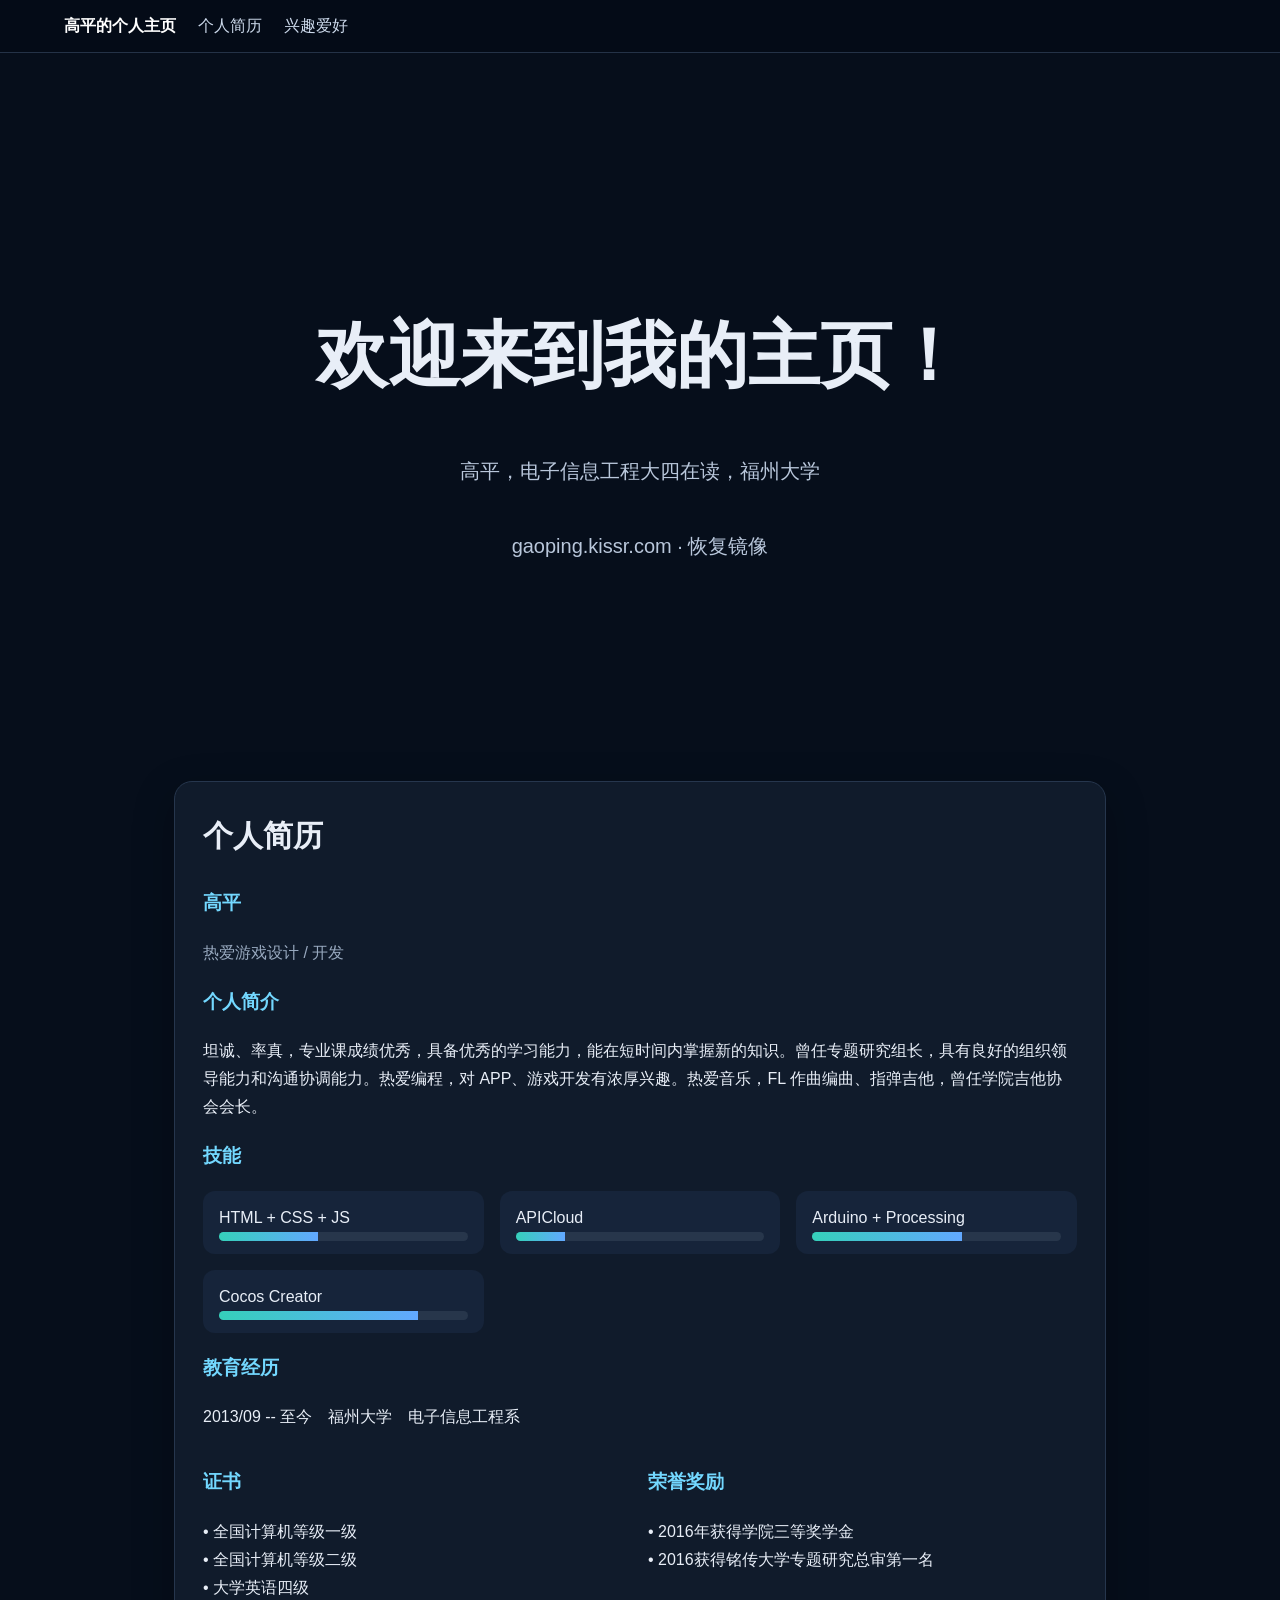
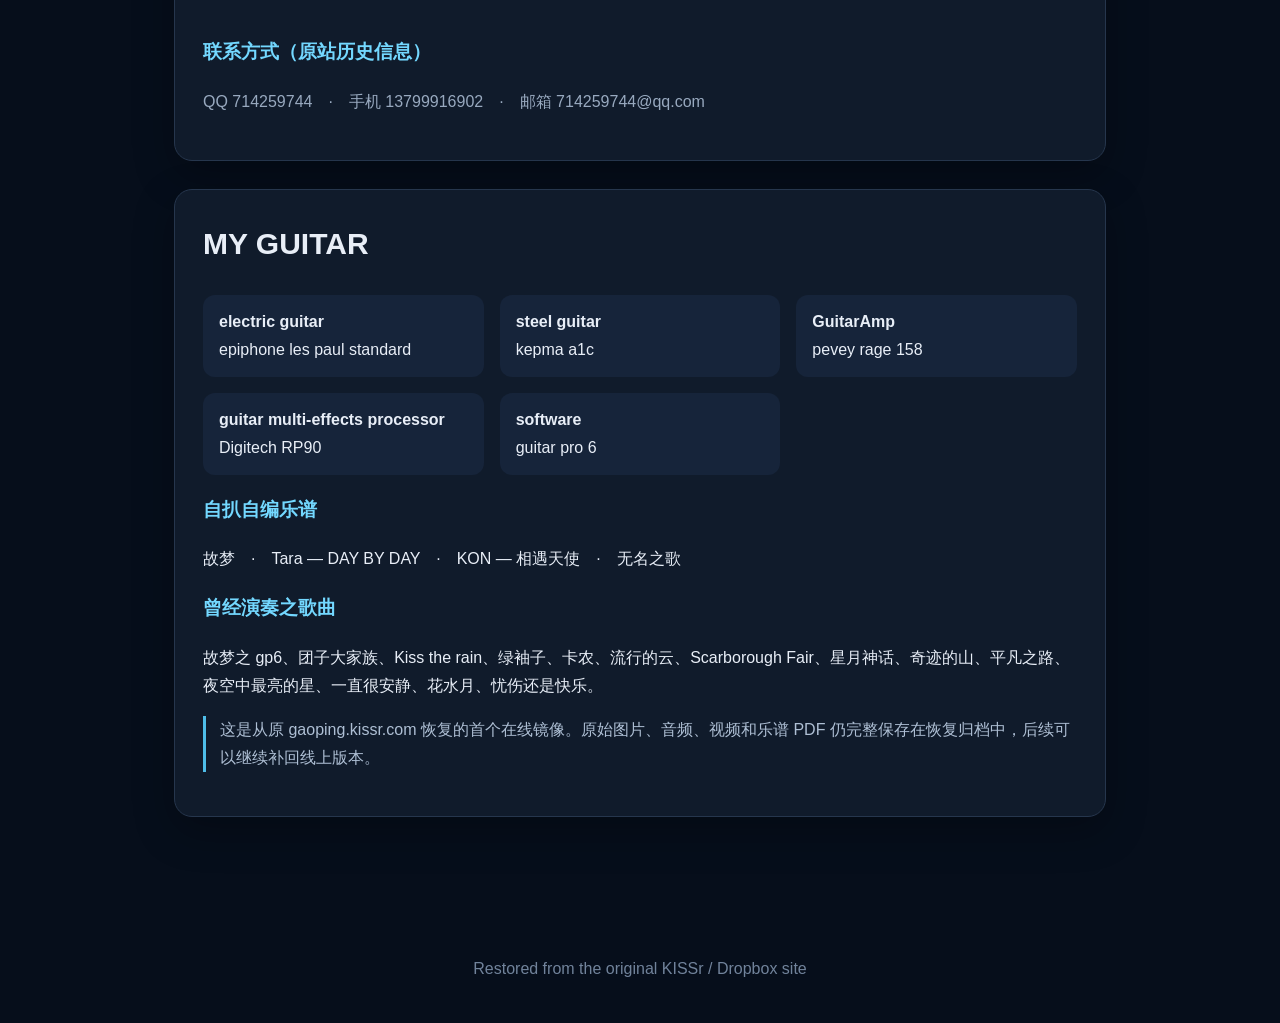
==== index.html @ 450d5647 "Restore gaoping personal website" ====
<!doctype html><html lang="zh-CN"><head><meta charset="utf-8"><meta name="viewport" content="width=device-width,initial-scale=1"><title>高平的个人主页</title><style>*{box-sizing:border-box}html{scroll-behavior:smooth}body{margin:0;background:#060e1b;color:#e8eef7;font:16px/1.75 -apple-system,BlinkMacSystemFont,"Segoe UI","Microsoft YaHei",sans-serif}nav{position:sticky;top:0;z-index:9;background:rgba(5,12,24,.94);border-bottom:1px solid #243247;padding:12px 5%}nav a{color:#cbd8ea;text-decoration:none;margin-right:22px}nav a.brand{font-weight:700;color:#fff}main{max-width:980px;margin:auto;padding:70px 24px}.hero{min-height:70vh;display:flex;flex-direction:column;justify-content:center;text-align:center}.hero h1{font-size:clamp(38px,8vw,72px);margin:0 0 16px}.hero p{font-size:20px;color:#b9c7db}.card{background:#101b2b;border:1px solid #26364d;border-radius:18px;padding:28px;margin:28px 0;box-shadow:0 14px 40px #0004}h2{font-size:30px;margin-top:0}h3{color:#73d8ff}a{color:#67c9ff}.grid{display:grid;grid-template-columns:repeat(auto-fit,minmax(230px,1fr));gap:16px}.tag{padding:13px 16px;background:#16243a;border-radius:12px}.muted{color:#98a9bf}.bar{height:9px;border-radius:9px;background:#27364b;overflow:hidden}.bar i{display:block;height:100%;background:linear-gradient(90deg,#35d0ba,#62a8ff)}footer{text-align:center;color:#71839b;padding:40px}.note{border-left:3px solid #4ebde8;padding-left:14px;color:#aebfd4}</style></head><body><nav><a class="brand" href="#home">高平的个人主页</a><a href="#resume">个人简历</a><a href="#guitar">兴趣爱好</a></nav><main><section id="home" class="hero"><h1>欢迎来到我的主页！</h1><p>高平，电子信息工程大四在读，福州大学</p><p class="muted">gaoping.kissr.com · 恢复镜像</p></section><section id="resume" class="card"><h2>个人简历</h2><h3>高平</h3><p class="muted">热爱游戏设计 / 开发</p><h3>个人简介</h3><p>坦诚、率真，专业课成绩优秀，具备优秀的学习能力，能在短时间内掌握新的知识。曾任专题研究组长，具有良好的组织领导能力和沟通协调能力。热爱编程，对 APP、游戏开发有浓厚兴趣。热爱音乐，FL 作曲编曲、指弹吉他，曾任学院吉他协会会长。</p><h3>技能</h3><div class="grid"><div class="tag">HTML + CSS + JS<div class="bar"><i style="width:40%"></i></div></div><div class="tag">APICloud<div class="bar"><i style="width:20%"></i></div></div><div class="tag">Arduino + Processing<div class="bar"><i style="width:60%"></i></div></div><div class="tag">Cocos Creator<div class="bar"><i style="width:80%"></i></div></div></div><h3>教育经历</h3><p>2013/09 -- 至今　福州大学　电子信息工程系</p><div class="grid"><div><h3>证书</h3><p>• 全国计算机等级一级<br>• 全国计算机等级二级<br>• 大学英语四级</p></div><div><h3>荣誉奖励</h3><p>• 2016年获得学院三等奖学金<br>• 2016获得铭传大学专题研究总审第一名</p></div></div><h3>联系方式（原站历史信息）</h3><p class="muted">QQ 714259744　·　手机 13799916902　·　邮箱 714259744@qq.com</p></section><section id="guitar" class="card"><h2>MY GUITAR</h2><div class="grid"><div class="tag"><b>electric guitar</b><br>epiphone les paul standard</div><div class="tag"><b>steel guitar</b><br>kepma a1c</div><div class="tag"><b>GuitarAmp</b><br>pevey rage 158</div><div class="tag"><b>guitar multi-effects processor</b><br>Digitech RP90</div><div class="tag"><b>software</b><br>guitar pro 6</div></div><h3>自扒自编乐谱</h3><p>故梦　·　Tara — DAY BY DAY　·　KON — 相遇天使　·　无名之歌</p><h3>曾经演奏之歌曲</h3><p>故梦之 gp6、团子大家族、Kiss the rain、绿袖子、卡农、流行的云、Scarborough Fair、星月神话、奇迹的山、平凡之路、夜空中最亮的星、一直很安静、花水月、忧伤还是快乐。</p><p class="note">这是从原 gaoping.kissr.com 恢复的首个在线镜像。原始图片、音频、视频和乐谱 PDF 仍完整保存在恢复归档中，后续可以继续补回线上版本。</p></section></main><footer>Restored from the original KISSr / Dropbox site</footer></body></html>
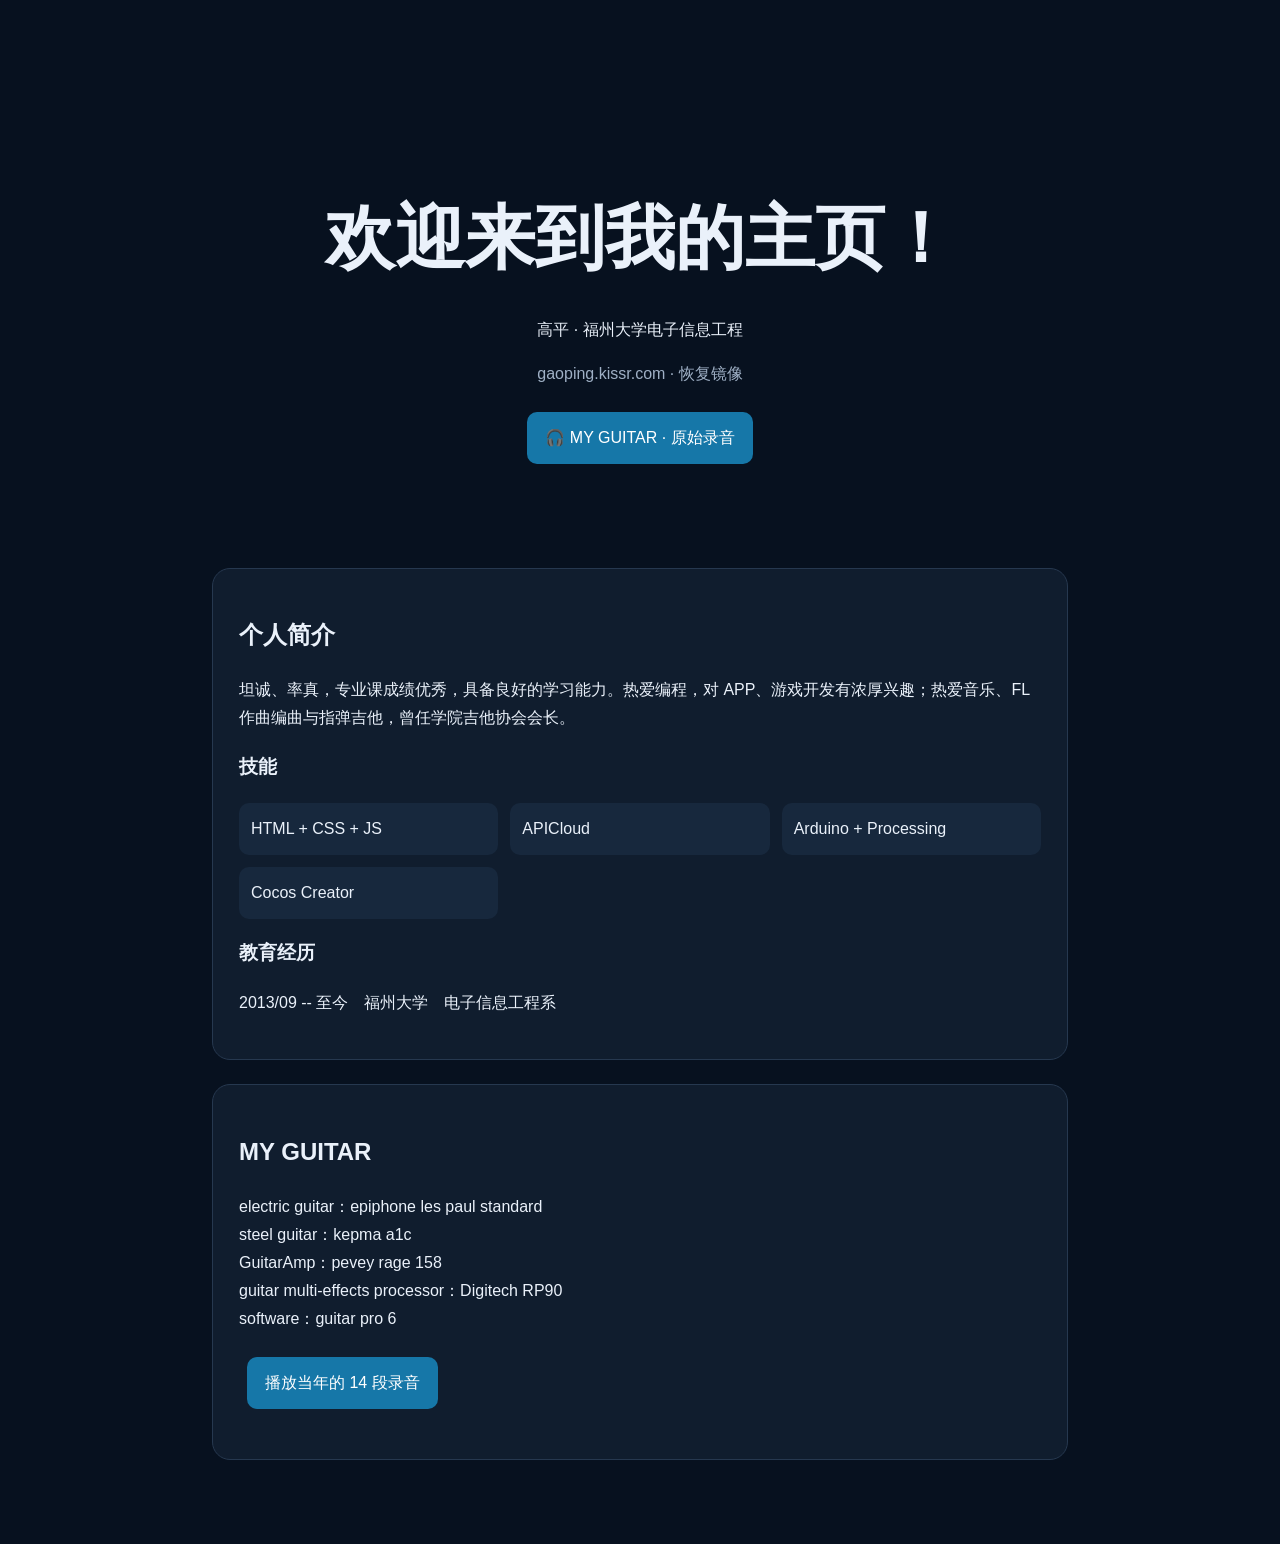
==== commit 22385ecd: "Restore personal site audio playback" ====
--- a/index.html
+++ b/index.html
@@ -1 +1 @@
-<!doctype html><html lang="zh-CN"><head><meta charset="utf-8"><meta name="viewport" content="width=device-width,initial-scale=1"><title>高平的个人主页</title><style>*{box-sizing:border-box}html{scroll-behavior:smooth}body{margin:0;background:#060e1b;color:#e8eef7;font:16px/1.75 -apple-system,BlinkMacSystemFont,"Segoe UI","Microsoft YaHei",sans-serif}nav{position:sticky;top:0;z-index:9;background:rgba(5,12,24,.94);border-bottom:1px solid #243247;padding:12px 5%}nav a{color:#cbd8ea;text-decoration:none;margin-right:22px}nav a.brand{font-weight:700;color:#fff}main{max-width:980px;margin:auto;padding:70px 24px}.hero{min-height:70vh;display:flex;flex-direction:column;justify-content:center;text-align:center}.hero h1{font-size:clamp(38px,8vw,72px);margin:0 0 16px}.hero p{font-size:20px;color:#b9c7db}.card{background:#101b2b;border:1px solid #26364d;border-radius:18px;padding:28px;margin:28px 0;box-shadow:0 14px 40px #0004}h2{font-size:30px;margin-top:0}h3{color:#73d8ff}a{color:#67c9ff}.grid{display:grid;grid-template-columns:repeat(auto-fit,minmax(230px,1fr));gap:16px}.tag{padding:13px 16px;background:#16243a;border-radius:12px}.muted{color:#98a9bf}.bar{height:9px;border-radius:9px;background:#27364b;overflow:hidden}.bar i{display:block;height:100%;background:linear-gradient(90deg,#35d0ba,#62a8ff)}footer{text-align:center;color:#71839b;padding:40px}.note{border-left:3px solid #4ebde8;padding-left:14px;color:#aebfd4}</style></head><body><nav><a class="brand" href="#home">高平的个人主页</a><a href="#resume">个人简历</a><a href="#guitar">兴趣爱好</a></nav><main><section id="home" class="hero"><h1>欢迎来到我的主页！</h1><p>高平，电子信息工程大四在读，福州大学</p><p class="muted">gaoping.kissr.com · 恢复镜像</p></section><section id="resume" class="card"><h2>个人简历</h2><h3>高平</h3><p class="muted">热爱游戏设计 / 开发</p><h3>个人简介</h3><p>坦诚、率真，专业课成绩优秀，具备优秀的学习能力，能在短时间内掌握新的知识。曾任专题研究组长，具有良好的组织领导能力和沟通协调能力。热爱编程，对 APP、游戏开发有浓厚兴趣。热爱音乐，FL 作曲编曲、指弹吉他，曾任学院吉他协会会长。</p><h3>技能</h3><div class="grid"><div class="tag">HTML + CSS + JS<div class="bar"><i style="width:40%"></i></div></div><div class="tag">APICloud<div class="bar"><i style="width:20%"></i></div></div><div class="tag">Arduino + Processing<div class="bar"><i style="width:60%"></i></div></div><div class="tag">Cocos Creator<div class="bar"><i style="width:80%"></i></div></div></div><h3>教育经历</h3><p>2013/09 -- 至今　福州大学　电子信息工程系</p><div class="grid"><div><h3>证书</h3><p>• 全国计算机等级一级<br>• 全国计算机等级二级<br>• 大学英语四级</p></div><div><h3>荣誉奖励</h3><p>• 2016年获得学院三等奖学金<br>• 2016获得铭传大学专题研究总审第一名</p></div></div><h3>联系方式（原站历史信息）</h3><p class="muted">QQ 714259744　·　手机 13799916902　·　邮箱 714259744@qq.com</p></section><section id="guitar" class="card"><h2>MY GUITAR</h2><div class="grid"><div class="tag"><b>electric guitar</b><br>epiphone les paul standard</div><div class="tag"><b>steel guitar</b><br>kepma a1c</div><div class="tag"><b>GuitarAmp</b><br>pevey rage 158</div><div class="tag"><b>guitar multi-effects processor</b><br>Digitech RP90</div><div class="tag"><b>software</b><br>guitar pro 6</div></div><h3>自扒自编乐谱</h3><p>故梦　·　Tara — DAY BY DAY　·　KON — 相遇天使　·　无名之歌</p><h3>曾经演奏之歌曲</h3><p>故梦之 gp6、团子大家族、Kiss the rain、绿袖子、卡农、流行的云、Scarborough Fair、星月神话、奇迹的山、平凡之路、夜空中最亮的星、一直很安静、花水月、忧伤还是快乐。</p><p class="note">这是从原 gaoping.kissr.com 恢复的首个在线镜像。原始图片、音频、视频和乐谱 PDF 仍完整保存在恢复归档中，后续可以继续补回线上版本。</p></section></main><footer>Restored from the original KISSr / Dropbox site</footer></body></html>+<!doctype html><html lang="zh-CN"><head><meta charset="utf-8"><meta name="viewport" content="width=device-width,initial-scale=1"><title>高平的个人主页</title><style>*{box-sizing:border-box}body{margin:0;background:#07111f;color:#eaf1fa;font:16px/1.75 -apple-system,BlinkMacSystemFont,"Segoe UI","Microsoft YaHei",sans-serif}main{max-width:900px;margin:auto;padding:60px 22px}h1{font-size:clamp(38px,8vw,70px);margin:0}.hero{text-align:center;padding:13vh 0 8vh}.card{background:#101d2e;border:1px solid #26384f;border-radius:18px;padding:26px;margin:24px 0}a{color:#6ed3ff}.btn{display:inline-block;padding:12px 18px;background:#1677a8;color:#fff;text-decoration:none;border-radius:10px;margin:8px}.muted{color:#9fb0c5}.grid{display:grid;grid-template-columns:repeat(auto-fit,minmax(210px,1fr));gap:12px}.tag{background:#17283d;border-radius:10px;padding:12px}</style></head><body><main><section class="hero"><h1>欢迎来到我的主页！</h1><p>高平 · 福州大学电子信息工程</p><p class="muted">gaoping.kissr.com · 恢复镜像</p><a class="btn" href="guitar.html">🎧 MY GUITAR · 原始录音</a></section><section class="card"><h2>个人简介</h2><p>坦诚、率真，专业课成绩优秀，具备良好的学习能力。热爱编程，对 APP、游戏开发有浓厚兴趣；热爱音乐、FL 作曲编曲与指弹吉他，曾任学院吉他协会会长。</p><h3>技能</h3><div class="grid"><div class="tag">HTML + CSS + JS</div><div class="tag">APICloud</div><div class="tag">Arduino + Processing</div><div class="tag">Cocos Creator</div></div><h3>教育经历</h3><p>2013/09 -- 至今　福州大学　电子信息工程系</p></section><section class="card"><h2>MY GUITAR</h2><p>electric guitar：epiphone les paul standard<br>steel guitar：kepma a1c<br>GuitarAmp：pevey rage 158<br>guitar multi-effects processor：Digitech RP90<br>software：guitar pro 6</p><p><a class="btn" href="guitar.html">播放当年的 14 段录音</a></p></section></main></body></html>
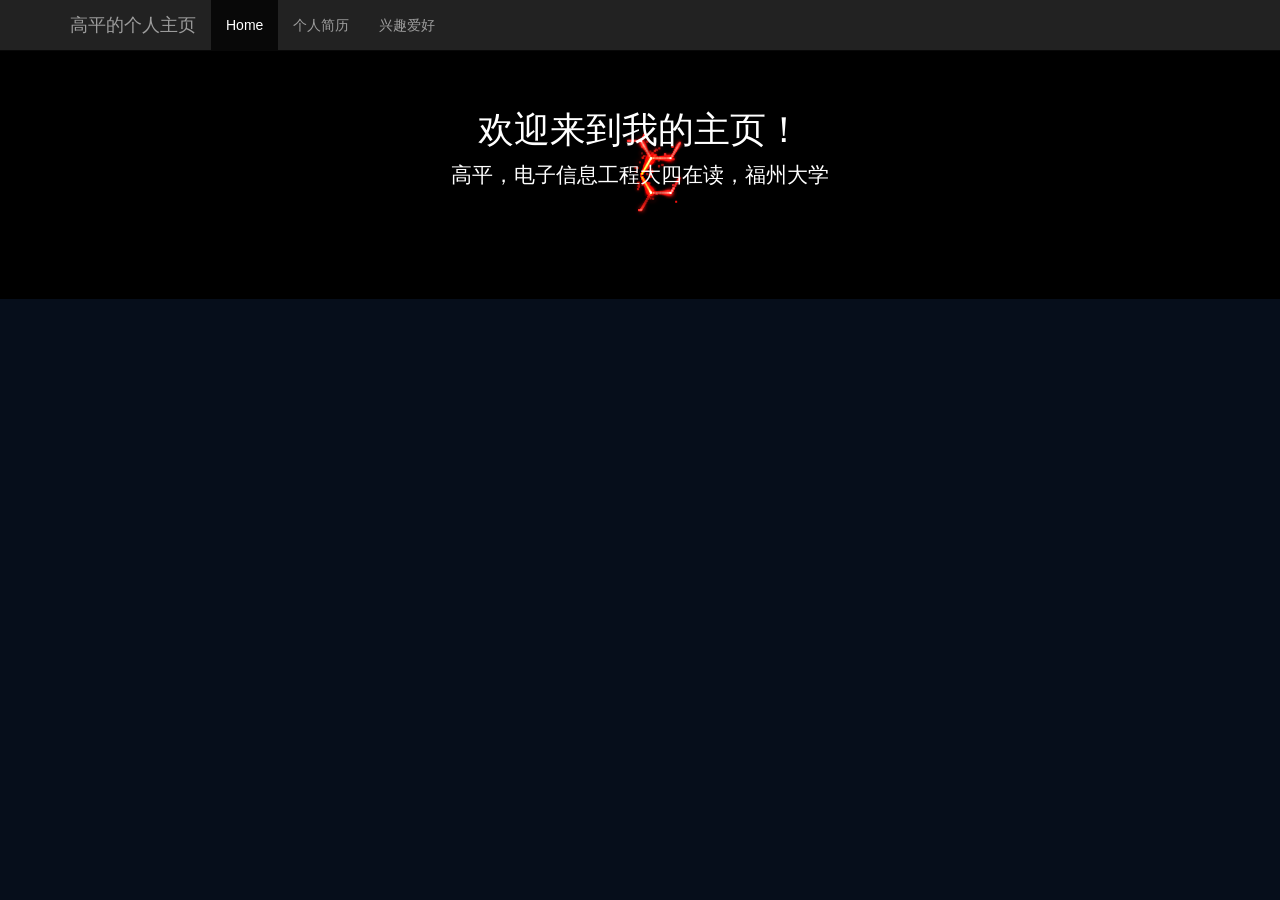
==== commit b120db07: "Restore original homepage resume and guitar pages" ====
--- a/index.html
+++ b/index.html
@@ -1 +1,204 @@
-<!doctype html><html lang="zh-CN"><head><meta charset="utf-8"><meta name="viewport" content="width=device-width,initial-scale=1"><title>高平的个人主页</title><style>*{box-sizing:border-box}body{margin:0;background:#07111f;color:#eaf1fa;font:16px/1.75 -apple-system,BlinkMacSystemFont,"Segoe UI","Microsoft YaHei",sans-serif}main{max-width:900px;margin:auto;padding:60px 22px}h1{font-size:clamp(38px,8vw,70px);margin:0}.hero{text-align:center;padding:13vh 0 8vh}.card{background:#101d2e;border:1px solid #26384f;border-radius:18px;padding:26px;margin:24px 0}a{color:#6ed3ff}.btn{display:inline-block;padding:12px 18px;background:#1677a8;color:#fff;text-decoration:none;border-radius:10px;margin:8px}.muted{color:#9fb0c5}.grid{display:grid;grid-template-columns:repeat(auto-fit,minmax(210px,1fr));gap:12px}.tag{background:#17283d;border-radius:10px;padding:12px}</style></head><body><main><section class="hero"><h1>欢迎来到我的主页！</h1><p>高平 · 福州大学电子信息工程</p><p class="muted">gaoping.kissr.com · 恢复镜像</p><a class="btn" href="guitar.html">🎧 MY GUITAR · 原始录音</a></section><section class="card"><h2>个人简介</h2><p>坦诚、率真，专业课成绩优秀，具备良好的学习能力。热爱编程，对 APP、游戏开发有浓厚兴趣；热爱音乐、FL 作曲编曲与指弹吉他，曾任学院吉他协会会长。</p><h3>技能</h3><div class="grid"><div class="tag">HTML + CSS + JS</div><div class="tag">APICloud</div><div class="tag">Arduino + Processing</div><div class="tag">Cocos Creator</div></div><h3>教育经历</h3><p>2013/09 -- 至今　福州大学　电子信息工程系</p></section><section class="card"><h2>MY GUITAR</h2><p>electric guitar：epiphone les paul standard<br>steel guitar：kepma a1c<br>GuitarAmp：pevey rage 158<br>guitar multi-effects processor：Digitech RP90<br>software：guitar pro 6</p><p><a class="btn" href="guitar.html">播放当年的 14 段录音</a></p></section></main></body></html>+<!DOCTYPE html>
+<!-- saved from url=(0048)http://v3.bootcss.com/examples/starter-template/ -->
+<html lang="en"><head><meta http-equiv="Content-Type" content="text/html; charset=UTF-8">
+    
+    <meta http-equiv="X-UA-Compatible" content="IE=edge">
+    <meta name="viewport" content="width=device-width, initial-scale=1">
+    <meta name="description" content="">
+    <meta name="author" content="">
+    <link rel="icon" href="http://v3.bootcss.com/favicon.ico">
+
+    <title>高平的个人主页</title>
+
+    <!-- Bootstrap core CSS -->
+    <link href="./Starter Template for Bootstrap_files/bootstrap.min.css" rel="stylesheet">
+
+    <!-- Custom styles for this template -->
+    <link href="./Starter Template for Bootstrap_files/starter-template.css" rel="stylesheet">
+
+    <!-- Just for debugging purposes. Don't actually copy these 2 lines! -->
+    <!--[if lt IE 9]><script src="../../assets/js/ie8-responsive-file-warning.js"></script><![endif]-->
+    <script src="./Starter Template for Bootstrap_files/ie-emulation-modes-warning.js.下载"></script>
+
+    <!-- HTML5 shim and Respond.js for IE8 support of HTML5 elements and media queries -->
+    <!--[if lt IE 9]>
+      <script src="http://cdn.bootcss.com/html5shiv/3.7.0/html5shiv.js"></script>
+      <script src="http://cdn.bootcss.com/respond.js/1.4.2/respond.min.js"></script>
+
+    <![endif]-->
+    <style>
+        body {
+          background: #060e1b;
+          overflow: hidden;
+        }
+
+        canvas {
+          //opacity: 0.5;
+        }
+
+        /* Demo Buttons Style */
+        .codrops-demos {
+         font-size: 0.8em;
+         text-align:center;
+         position:absolute;
+         z-index:99;
+         width:96%;
+       }
+
+       .codrops-demos a {
+         display: inline-block;
+         margin: 0.35em 0.1em;
+         padding: 0.5em 1.2em;
+         outline: none;
+         text-decoration: none;
+         text-transform: uppercase;
+         letter-spacing: 1px;
+         font-weight: 700;
+         border-radius: 2px;
+         font-size: 110%;
+         border: 2px solid transparent;
+         color:#fff;
+       }
+
+       .codrops-demos a:hover,
+       .codrops-demos a.current-demo {
+         border-color: #383a3c;
+       }
+     </style>
+  </head>
+
+  <body>
+    <canvas id="c" width="501" height="651" style="position:absolute;z-index:-1"></canvas>
+    <nav class="navbar navbar-inverse navbar-fixed-top" role="navigation">
+      <div class="container">
+        <div class="navbar-header">
+          <button type="button" class="navbar-toggle collapsed" data-toggle="collapse" data-target="#navbar" aria-expanded="false" aria-controls="navbar">
+            <span class="sr-only">导航</span>
+            <span class="icon-bar"></span>
+            <span class="icon-bar"></span>
+            <span class="icon-bar"></span>
+          </button>
+          <a class="navbar-brand" href="http://v3.bootcss.com/examples/starter-template/#">高平的个人主页</a>
+        </div>
+        <div id="navbar" class="collapse navbar-collapse">
+          <ul class="nav navbar-nav">
+            <li class="active"><a href="#">Home</a></li>
+            <li><a href="cpts_311_nc/index.htmlindex.html">个人简历</a></li>
+            <li><a href="ex112/index.htmlindex.html">兴趣爱好</a></li>
+          </ul>
+        </div><!--/.nav-collapse -->
+      </div>
+    </nav>
+    
+    <div class="container">
+
+      <div class="starter-template">
+        <h1>欢迎来到我的主页！</h1>
+        <p class="lead">高平，电子信息工程大四在读，福州大学</p>
+      </div>
+
+    </div><!-- /.container -->
+
+
+    <!-- Bootstrap core JavaScript
+    ================================================== -->
+    <!-- Placed at the end of the document so the pages load faster -->
+    <script src="./Starter Template for Bootstrap_files/jquery.min.js.下载"></script>
+    <script src="./Starter Template for Bootstrap_files/bootstrap.min.js.下载"></script>
+    <!-- IE10 viewport hack for Surface/desktop Windows 8 bug -->
+    <script src="./Starter Template for Bootstrap_files/ie10-viewport-bug-workaround.js.下载"></script>
+    <script type="text/javascript">
+    var w = c.width = window.innerWidth,
+    h = c.height = document.body.scrollHeight,
+    ctx = c.getContext('2d'),
+    opts = {
+      len: 20,
+      count: 50,
+      baseTime: 10,
+      addedTime: 10,
+      dieChance: .05,
+      spawnChance: 1,
+      sparkChance: .1,
+      sparkDist: 10,
+      sparkSize: 2,
+      color: 'hsl(hue,100%,light%)',
+      baseLight: 50,
+      addedLight: 10,
+      shadowToTimePropMult: 6,
+      baseLightInputMultiplier: .01,
+      addedLightInputMultiplier: .02,
+      cx: w / 2,
+      cy: h / 2,
+      repaintAlpha: .04,
+      hueChange: .1
+    },
+    tick = 0,
+    lines = [],
+    dieX = w / 2 / opts.len,
+    dieY = h / 2 / opts.len,
+    baseRad = Math.PI * 2 / 6;
+    ctx.fillStyle = 'black';
+    ctx.fillRect(0, 0, w, h);
+    function loop() {
+      window.requestAnimationFrame(loop); ++tick;
+      ctx.globalCompositeOperation = 'source-over';
+      ctx.shadowBlur = 0;
+      ctx.fillStyle = 'rgba(0,0,0,alp)'.replace('alp', opts.repaintAlpha);
+      ctx.fillRect(0, 0, w, h);
+      ctx.globalCompositeOperation = 'lighter';
+      if (lines.length < opts.count && Math.random() < opts.spawnChance) lines.push(new Line);
+      lines.map(function(line) {
+        line.step()
+      })
+    }
+    function Line() {
+      this.reset()
+    }
+    Line.prototype.reset = function() {
+      this.x = 0;
+      this.y = 0;
+      this.addedX = 0;
+      this.addedY = 0;
+      this.rad = 0;
+      this.lightInputMultiplier = opts.baseLightInputMultiplier + opts.addedLightInputMultiplier * Math.random();
+      this.color = opts.color.replace('hue', tick * opts.hueChange);
+      this.cumulativeTime = 0;
+      this.beginPhase()
+    }
+    Line.prototype.beginPhase = function() {
+      this.x += this.addedX;
+      this.y += this.addedY;
+      this.time = 0;
+      this.targetTime = (opts.baseTime + opts.addedTime * Math.random()) | 0;
+      this.rad += baseRad * (Math.random() < .5 ? 1 : -1);
+      this.addedX = Math.cos(this.rad);
+      this.addedY = Math.sin(this.rad);
+      if (Math.random() < opts.dieChance || this.x > dieX || this.x < -dieX || this.y > dieY || this.y < -dieY) this.reset()
+    }
+  Line.prototype.step = function() {++this.time; ++this.cumulativeTime;
+    if (this.time >= this.targetTime) this.beginPhase();
+    var prop = this.time / this.targetTime,
+    wave = Math.sin(prop * Math.PI / 2),
+    x = this.addedX * wave,
+    y = this.addedY * wave;
+    ctx.shadowBlur = prop * opts.shadowToTimePropMult;
+    ctx.fillStyle = ctx.shadowColor = this.color.replace('light', opts.baseLight + opts.addedLight * Math.sin(this.cumulativeTime * this.lightInputMultiplier));
+    ctx.fillRect(opts.cx + (this.x + x) * opts.len, opts.cy + (this.y + y) * opts.len, 2, 2);
+    if (Math.random() < opts.sparkChance) ctx.fillRect(opts.cx + (this.x + x) * opts.len + Math.random() * opts.sparkDist * (Math.random() < .5 ? 1 : -1) - opts.sparkSize / 2, opts.cy + (this.y + y) * opts.len + Math.random() * opts.sparkDist * (Math.random() < .5 ? 1 : -1) - opts.sparkSize / 2, opts.sparkSize, opts.sparkSize)
+  }
+loop();
+window.addEventListener('resize',
+  function() {
+    w = c.width = window.innerWidth;
+    h = c.height = window.innerHeight;
+    ctx.fillStyle = 'black';
+    ctx.fillRect(0, 0, w, h);
+    opts.cx = w / 2;
+    opts.cy = h / 2;
+    dieX = w / 2 / opts.len;
+    dieY = h / 2 / opts.len
+  });
+</script>
+  
+
+</body></html>
--- a/Starter Template for Bootstrap_files/starter-template.css
+++ b/Starter Template for Bootstrap_files/starter-template.css
@@ -0,0 +1,7 @@
+body {
+  padding-top: 50px;
+}
+.starter-template {
+  padding: 40px 15px;
+  text-align: center;
+}
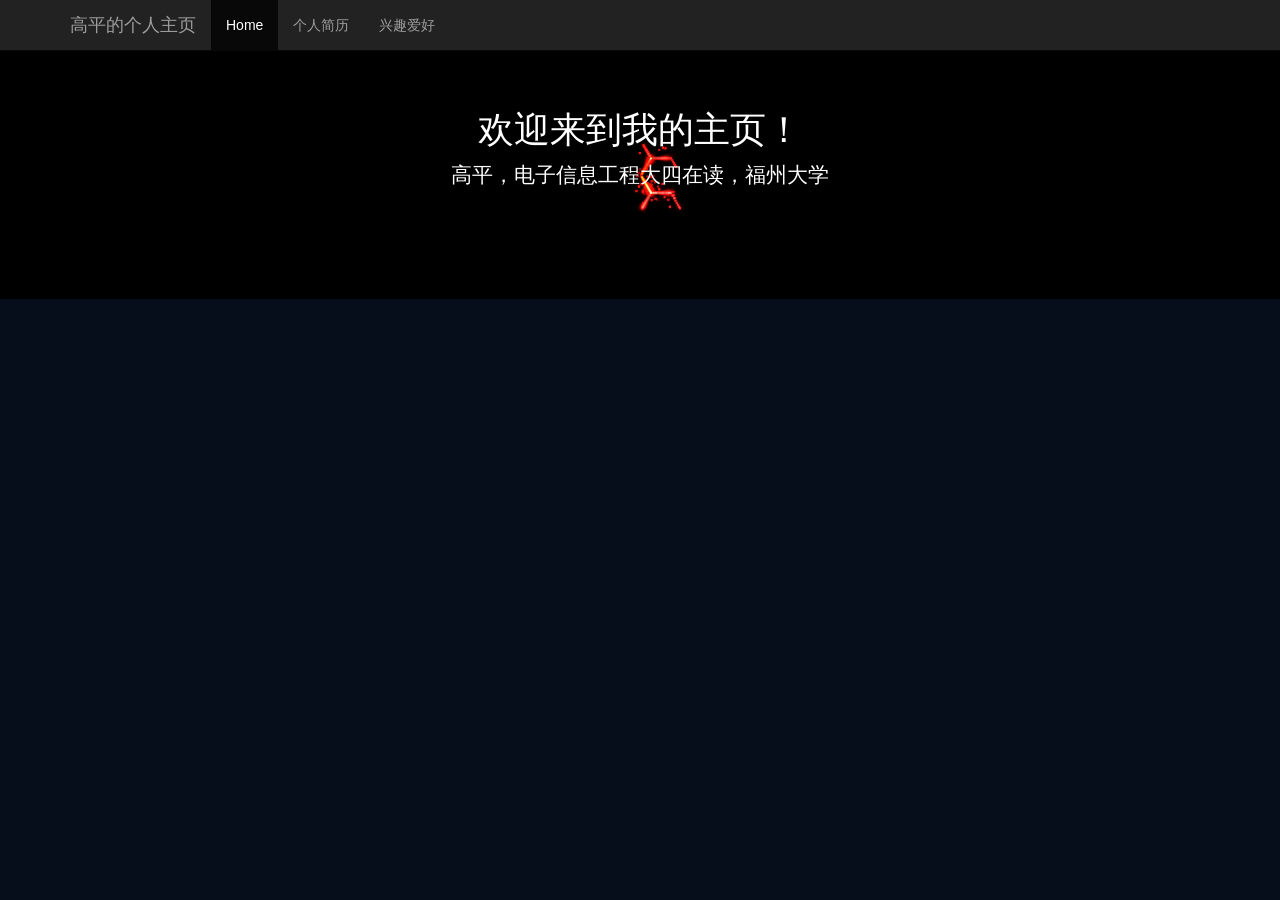
==== commit cef1b77c: "Fix restored site navigation links" ====
--- a/index.html
+++ b/index.html
@@ -78,13 +78,13 @@
             <span class="icon-bar"></span>
             <span class="icon-bar"></span>
           </button>
-          <a class="navbar-brand" href="http://v3.bootcss.com/examples/starter-template/#">高平的个人主页</a>
+          <a class="navbar-brand" href="index.html">高平的个人主页</a>
         </div>
         <div id="navbar" class="collapse navbar-collapse">
           <ul class="nav navbar-nav">
             <li class="active"><a href="#">Home</a></li>
-            <li><a href="cpts_311_nc/index.htmlindex.html">个人简历</a></li>
-            <li><a href="ex112/index.htmlindex.html">兴趣爱好</a></li>
+            <li><a href="cpts_311_nc/index.html">个人简历</a></li>
+            <li><a href="ex112/index.html">兴趣爱好</a></li>
           </ul>
         </div><!--/.nav-collapse -->
       </div>
